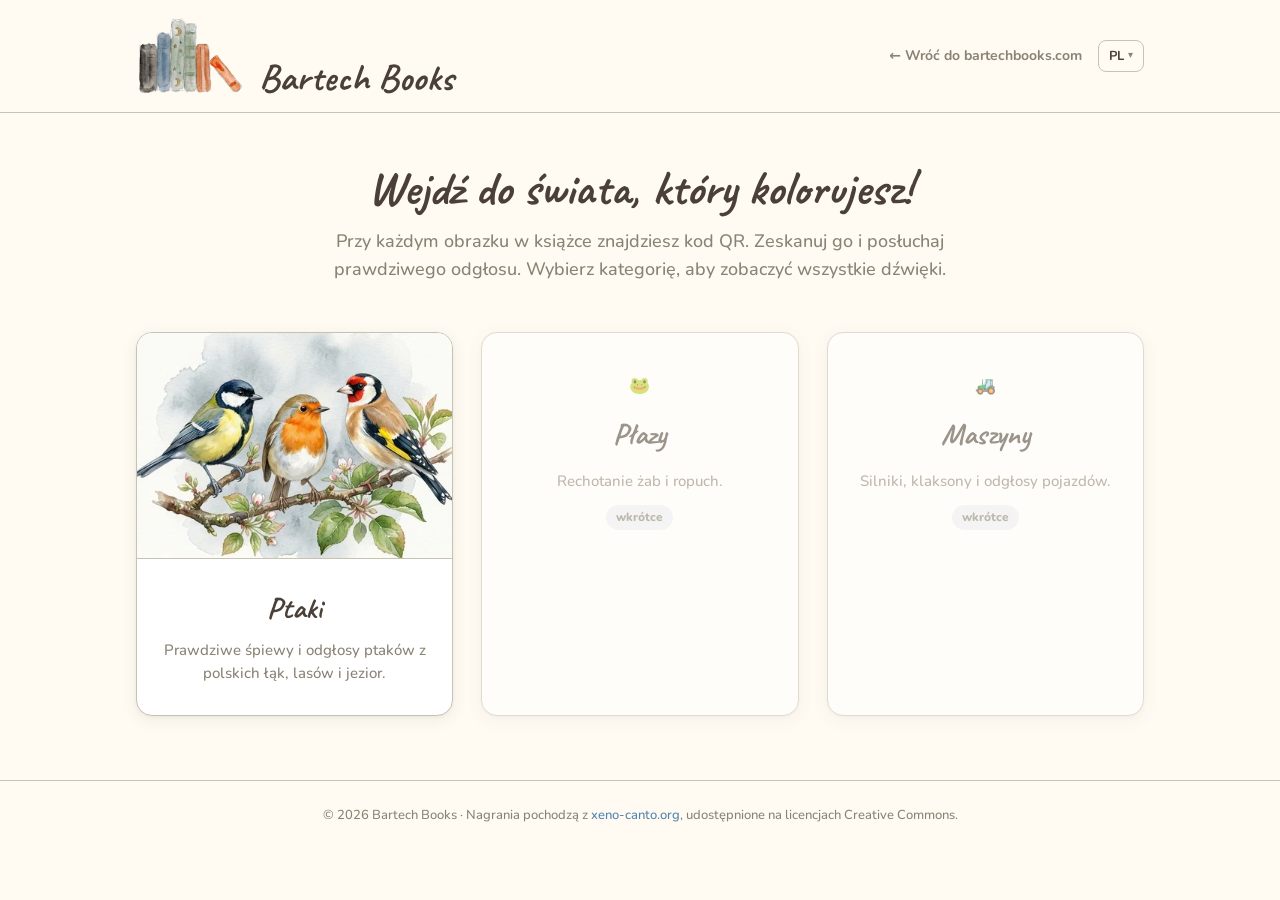
==== index.html @ d6c479f5 "Pierwszy commit: media.bartechbooks.com (78 ptaków, PL/EN/DE/ES)" ====
<!doctype html>
<html lang="pl">
<head>
<meta charset="utf-8">
<meta name="viewport" content="width=device-width, initial-scale=1">
<title>Bartech Books — odgłosy ze stron Twojej kolorowanki</title>
<meta name="description" content="Zeskanuj kod QR w swojej kolorowance i posłuchaj prawdziwego odgłosu zwierzęcia albo maszyny ze strony, którą właśnie kolorujesz.">
<link rel="stylesheet" href="assets/css/style.css">
<link rel="icon" type="image/png" href="assets/images/favicon-32.png">
</head>
<body>

<header class="site-header">
  <div class="container header-row">
    <a href="index.html" class="brand">
      <img src="assets/images/bartech-icon-header.png" alt="Bartech Books" class="brand-mark">
      <span class="brand-text">Bartech Books</span>
    </a>
    <div class="header-row-with-lang">
      <a href="https://bartechbooks.com" class="back-to-main">← Wróć do bartechbooks.com</a>
      <details class="lang-switcher"><summary>PL</summary><div class="lang-switcher-menu"><a href="en/index.html">English</a><a href="de/index.html">Deutsch</a><a href="es/index.html">Español</a></div></details>
    </div>
  </div>
</header>

<main>

  <section class="page-hero container">
    <h1>Wejdź do świata, który kolorujesz!</h1>
    <p>
      Przy każdym obrazku w książce znajdziesz kod QR. Zeskanuj go i posłuchaj
      prawdziwego odgłosu. Wybierz kategorię, aby zobaczyć wszystkie dźwięki.
    </p>
  </section>

  <section class="container">
    <div class="category-grid">

      <a href="ptaki/index.html" class="category-card-featured">
        <div class="category-card-featured-art">
          <img src="assets/images/category-ptaki.webp" alt="Ptaki">
        </div>
        <div class="category-card-featured-body">
          <span class="category-card-title">Ptaki</span>
          <span class="category-card-desc">Prawdziwe śpiewy i odgłosy ptaków z polskich łąk, lasów i jezior.</span>
        </div>
      </a>

      <div class="category-card category-card-disabled">
        <div class="category-card-icon" aria-hidden="true">🐸</div>
        <span class="category-card-title">Płazy</span>
        <span class="category-card-desc">Rechotanie żab i ropuch.</span>
        <span class="category-card-badge">wkrótce</span>
      </div>

      <div class="category-card category-card-disabled">
        <div class="category-card-icon" aria-hidden="true">🚜</div>
        <span class="category-card-title">Maszyny</span>
        <span class="category-card-desc">Silniki, klaksony i odgłosy pojazdów.</span>
        <span class="category-card-badge">wkrótce</span>
      </div>

    </div>
  </section>

</main>

<footer class="site-footer">
  © 2026 Bartech Books · Nagrania pochodzą z <a href="https://xeno-canto.org" target="_blank" rel="noopener">xeno-canto.org</a>, udostępnione na licencjach Creative Commons.
</footer>

<script src="assets/js/lang-switcher.js"></script>
</body>
</html>
---- assets/css/style.css ----
/* ===========================================================
   audio.bartechbooks.com — design tokens
   Dziedziczone 1:1 z bartech-books.com (assets/css/style.css),
   ten sam papierowy, cieply system. Nie duplikowac wartosci tutaj
   recznie jesli main site zmieni palete - skopiowac blok :root.
   =========================================================== */

@font-face {
  font-family: 'Caveat';
  src: url('../fonts/Caveat-Bold.woff2') format('woff2');
  font-weight: 700;
  font-display: swap;
}

@font-face {
  font-family: 'Nunito';
  src: url('../fonts/Nunito-Variable.woff2') format('woff2-variations');
  font-weight: 300 900;
  font-display: swap;
}

:root {
  --paper:        #FFFBF2;
  --paper-dim:    #EAF0F5;
  --ink:          #4A4038;
  --ink-soft:     #8A8275;
  --accent-blue:   #4F84B0;
  --sage:         #3A7D6B;
  --mustard:      #F2C14E;
  --line:         #6B5D4F;
  --line-soft:    #C9C2B4;

  --font-display: 'Caveat', cursive;
  --font-body:    'Nunito', system-ui, -apple-system, sans-serif;

  --max-width: 1120px;
  --gutter: clamp(20px, 5vw, 56px);
  --radius: 16px;
  --stroke: 1.5px;

  --shadow-pop: 0 10px 28px rgba(74, 64, 56, 0.13), 0 2px 6px rgba(74, 64, 56, 0.08);
  --shadow-card: 0 4px 16px rgba(74, 64, 56, 0.08), 0 1px 3px rgba(74, 64, 56, 0.06);
  --shadow-soft: 0 8px 24px rgba(74, 64, 56, 0.08);
}

* { box-sizing: border-box; }

html { scroll-behavior: smooth; }

@media (prefers-reduced-motion: reduce) {
  html { scroll-behavior: auto; }
  *, *::before, *::after {
    animation-duration: 0.01ms !important;
    animation-iteration-count: 1 !important;
    transition-duration: 0.01ms !important;
  }
}

body {
  margin: 0;
  background: var(--paper);
  color: var(--ink);
  font-family: var(--font-body);
  font-weight: 500;
  line-height: 1.55;
  font-size: 17px;
  -webkit-font-smoothing: antialiased;
}

a { color: var(--accent-blue); text-decoration: none; }
a:hover { text-decoration: underline; }

img, svg { max-width: 100%; display: block; }

h1, h2, h3 {
  font-family: var(--font-display);
  font-weight: 700;
  margin: 0 0 12px;
  line-height: 1.15;
}

.container {
  max-width: var(--max-width);
  margin: 0 auto;
  padding: 0 var(--gutter);
}

/* ---------------- Header (uproszczony, bez i18n na razie) ---------------- */

.site-header {
  border-bottom: var(--stroke) solid var(--line-soft);
  background: var(--paper);
}

.header-row {
  display: flex;
  align-items: center;
  justify-content: space-between;
  padding: 16px var(--gutter);
  gap: 20px;
  flex-wrap: wrap;
}

@media (max-width: 480px) {
  .header-row { align-items: flex-end; }
  .brand { font-size: 24px; gap: 8px; }
  .brand-mark { height: 48px; }
  .back-to-main { font-size: 12px; }
}

.brand {
  display: inline-flex;
  align-items: flex-end;
  gap: 14px;
  font-family: var(--font-display);
  font-size: 38px;
  font-weight: 700;
  line-height: 1;
  color: var(--ink);
  text-decoration: none;
}

.brand-mark {
  height: 80px;
  width: auto;
  flex-shrink: 0;
}

.brand-text {
  transform: translateY(1px);
}

.back-to-main {
  font-size: 14px;
  font-weight: 700;
  color: var(--ink-soft);
  display: flex;
  align-items: center;
  gap: 6px;
}
.back-to-main:hover { color: var(--accent-blue); }

/* ---------------- Hero / intro sekcji ---------------- */

.page-hero {
  padding: 48px 0 24px;
  text-align: center;
}

.page-hero h1 {
  font-size: clamp(32px, 5vw, 48px);
}

.page-hero p {
  max-width: 620px;
  margin: 0 auto;
  color: var(--ink-soft);
  font-size: 18px;
}

/* ---------------- Karty wyboru kategorii (Ptaki / Plazy / Maszyny) ---------------- */

.category-grid {
  display: grid;
  grid-template-columns: repeat(3, 1fr);
  gap: 28px;
  padding: 24px 0 64px;
}

@media (max-width: 880px) {
  .category-grid { grid-template-columns: 1fr; }
}

.category-card {
  display: flex;
  flex-direction: column;
  align-items: center;
  text-align: center;
  gap: 12px;
  padding: 40px 24px;
  border: var(--stroke) solid var(--line-soft);
  border-radius: var(--radius);
  background: #fff;
  box-shadow: var(--shadow-card);
  transition: transform 0.25s ease, box-shadow 0.25s ease;
}

.category-card:hover {
  transform: translateY(-4px);
  box-shadow: var(--shadow-pop);
  text-decoration: none;
}

.category-card-featured {
  display: flex;
  flex-direction: column;
  border: var(--stroke) solid var(--line-soft);
  border-radius: var(--radius);
  background: #fff;
  overflow: hidden;
  box-shadow: var(--shadow-card);
  transition: transform 0.25s ease, box-shadow 0.25s ease;
  text-decoration: none;
  color: inherit;
}

.category-card-featured:hover {
  transform: translateY(-4px);
  box-shadow: var(--shadow-pop);
  text-decoration: none;
}

.category-card-featured-art {
  flex: 2;
  aspect-ratio: 4 / 3;
  overflow: hidden;
  background: linear-gradient(135deg, var(--paper-dim), #DCE8F0);
}

.category-card-featured-art img {
  width: 100%;
  height: 100%;
  object-fit: cover;
  display: block;
}

.category-card-featured-body {
  flex: 1;
  padding: 20px 24px 24px;
  text-align: center;
  border-top: var(--stroke) solid var(--line-soft);
  display: flex;
  flex-direction: column;
  justify-content: center;
  gap: 8px;
}
  width: 72px;
  height: 72px;
  display: flex;
  align-items: center;
  justify-content: center;
  border-radius: 50%;
  background: var(--paper-dim);
  font-size: 36px;
}

.category-card-icon-image {
  width: 200px;
  aspect-ratio: 16 / 10;
  border-radius: var(--radius);
  overflow: hidden;
  display: flex;
  align-items: center;
  justify-content: center;
  background: var(--paper-dim);
}

.category-card-icon-image img {
  width: 100%;
  height: 100%;
  object-fit: cover;
}

.category-card-title {
  font-family: var(--font-display);
  font-size: 30px;
  font-weight: 700;
  color: var(--ink);
}

.category-card-desc {
  color: var(--ink-soft);
  font-size: 15px;
}

.category-card-disabled {
  opacity: 0.55;
  cursor: default;
}
.category-card-disabled:hover {
  transform: none;
  box-shadow: var(--shadow-card);
}

.category-card-badge {
  font-size: 12px;
  font-weight: 800;
  color: var(--ink-soft);
  background: var(--paper-dim);
  padding: 3px 10px;
  border-radius: 999px;
}

/* ---------------- Grid kart ptakow ---------------- */

.bird-grid {
  display: grid;
  grid-template-columns: repeat(4, 1fr);
  gap: 24px;
  padding: 8px 0 64px;
}

@media (max-width: 1020px) {
  .bird-grid { grid-template-columns: repeat(3, 1fr); }
}
@media (max-width: 720px) {
  .bird-grid { grid-template-columns: repeat(2, 1fr); }
}
@media (max-width: 460px) {
  .bird-grid { grid-template-columns: 1fr; }
}

.bird-card {
  display: flex;
  flex-direction: column;
  border: var(--stroke) solid var(--line-soft);
  border-radius: var(--radius);
  background: #fff;
  overflow: hidden;
  box-shadow: var(--shadow-card);
  transition: box-shadow 0.2s ease;
}

.bird-card:hover {
  box-shadow: var(--shadow-pop);
}

.bird-card-highlighted {
  animation: bird-highlight-pulse 1.3s ease-in-out 2;
  position: relative;
  z-index: 1;
}

@keyframes bird-highlight-pulse {
  0%, 100% { box-shadow: var(--shadow-card); }
  50% { box-shadow: 0 0 0 4px var(--accent-blue), var(--shadow-pop); }
}

/* Wariant B: 3/4 obrazek + 1/4 odtwarzacz, w ramach kwadratu */
.bird-card-art {
  aspect-ratio: 896 / 1200;
  flex: 3;
  background: linear-gradient(135deg, var(--paper-dim), #DCE8F0);
  display: flex;
  align-items: center;
  justify-content: center;
  border-bottom: var(--stroke) solid var(--line-soft);
  overflow: hidden;
  position: relative;
}

.bird-info-btn {
  position: absolute;
  top: 6px;
  right: 6px;
  width: 22px;
  height: 22px;
  border-radius: 50%;
  border: none;
  background: rgba(255,255,255,0.85);
  color: var(--ink-soft);
  font-family: var(--font-body);
  font-size: 13px;
  font-weight: 800;
  cursor: pointer;
  display: flex;
  align-items: center;
  justify-content: center;
  z-index: 2;
  line-height: 1;
}
.bird-info-btn:hover { background: #fff; color: var(--accent-blue); }

.bird-attribution-popup {
  position: absolute;
  top: 32px;
  right: 6px;
  max-width: 85%;
  background: #fff;
  border: var(--stroke) solid var(--line-soft);
  border-radius: 8px;
  padding: 8px 10px;
  font-size: 11px;
  line-height: 1.4;
  color: var(--ink-soft);
  box-shadow: var(--shadow-card);
  z-index: 3;
  display: none;
}
.bird-attribution-popup.visible { display: block; }
.bird-attribution-popup a { font-size: 11px; }

.bird-card-art img {
  width: 100%;
  height: 100%;
  object-fit: cover;
}

.bird-card-art-placeholder {
  width: 56px;
  height: 56px;
  color: var(--line-soft);
}

.bird-card-player {
  flex: 1;
  padding: 8px 12px 8px;
  display: flex;
  flex-direction: column;
  justify-content: flex-start;
  gap: 0;
}

.bird-card-name-row {
  display: flex;
  align-items: baseline;
  justify-content: space-between;
  gap: 6px;
  position: relative;
}

.bird-card-name {
  font-family: var(--font-display);
  font-weight: 700;
  font-size: 18px;
  line-height: 1.1;
  color: var(--ink);
  white-space: nowrap;
  overflow: hidden;
  text-overflow: ellipsis;
  margin-bottom: 2px;
  min-width: 0;
}

.bird-share-btn {
  flex-shrink: 0;
  width: 20px;
  height: 20px;
  border-radius: 50%;
  border: none;
  background: transparent;
  color: var(--ink-soft);
  cursor: pointer;
  display: flex;
  align-items: center;
  justify-content: center;
  padding: 3px;
  transition: background 0.15s, color 0.15s;
}
.bird-share-btn svg { width: 100%; height: 100%; }
.bird-share-btn:hover { background: var(--paper-dim); color: var(--accent-blue); }
.bird-share-btn.copied { background: var(--sage); color: #fff; }

.bird-share-tooltip {
  position: absolute;
  top: -4px;
  right: 0;
  transform: translateY(-100%);
  background: var(--ink);
  color: var(--paper);
  font-family: var(--font-body);
  font-size: 11px;
  font-weight: 700;
  padding: 5px 9px;
  border-radius: 6px;
  white-space: nowrap;
  pointer-events: none;
  opacity: 0;
  visibility: hidden;
  transition: opacity 0.15s ease;
  z-index: 4;
}
.bird-share-tooltip::after {
  content: '';
  position: absolute;
  top: 100%;
  right: 8px;
  border: 5px solid transparent;
  border-top-color: var(--ink);
}
.bird-share-tooltip.visible {
  opacity: 1;
  visibility: visible;
}

.bird-card-name-lat {
  font-family: var(--font-body);
  font-style: italic;
  font-weight: 600;
  font-size: 12px;
  line-height: 1.1;
  color: var(--ink-soft);
  white-space: nowrap;
  overflow: hidden;
  text-overflow: ellipsis;
  margin-bottom: 2px;
}

.bird-card-controls {
  display: flex;
  flex-direction: column;
  gap: 10px;
  margin-top: 6px;
}

.bird-progress {
  width: 100%;
  height: 6px;
  background: var(--line-soft);
  border-radius: 3px;
  cursor: pointer;
  position: relative;
  touch-action: none;
}

.bird-progress-fill {
  position: absolute;
  left: 0; top: 0; bottom: 0;
  width: 0%;
  background: var(--accent-blue);
  border-radius: 3px;
  pointer-events: none;
}

.bird-progress-handle {
  position: absolute;
  left: 0%;
  top: 50%;
  width: 16px;
  height: 16px;
  background: var(--accent-blue);
  border: 2px solid #fff;
  border-radius: 50%;
  box-shadow: 0 1px 3px rgba(74, 64, 56, 0.35);
  transform: translate(-50%, -50%);
  pointer-events: none;
}

.bird-card-buttons-row {
  display: flex;
  align-items: center;
  justify-content: center;
  gap: 18px;
}

.bird-play-btn {
  width: 48px;
  height: 48px;
  flex-shrink: 0;
  border-radius: 50%;
  border: 2px solid var(--accent-blue);
  background: #fff;
  color: var(--accent-blue);
  display: flex;
  align-items: center;
  justify-content: center;
  cursor: pointer;
  padding: 0;
}
.bird-play-btn:hover { background: var(--paper-dim); }
.bird-play-btn svg { width: 22px; height: 22px; }

.bird-restart-btn,
.bird-loop-btn {
  width: 38px;
  height: 38px;
  flex-shrink: 0;
  border: var(--stroke) solid var(--line-soft);
  background: #fff;
  color: var(--ink-soft);
  cursor: pointer;
  display: flex;
  align-items: center;
  justify-content: center;
  padding: 0;
  border-radius: 50%;
}
.bird-restart-btn:hover,
.bird-loop-btn:hover { background: var(--paper-dim); }
.bird-restart-btn svg { width: 18px; height: 18px; }
.bird-loop-btn svg { width: 18px; height: 18px; }
.bird-loop-btn.active { color: var(--accent-blue); border-color: var(--accent-blue); background: var(--paper-dim); }

.bird-card-meta {
  font-size: 11px;
  color: var(--ink-soft);
}

/* ---------------- Footer minimalny ---------------- */

.site-footer {
  border-top: var(--stroke) solid var(--line-soft);
  padding: 24px var(--gutter) 40px;
  text-align: center;
  font-size: 13px;
  color: var(--ink-soft);
}

/* ---------------- Wieksze odstepy w odtwarzaczu na waskim mobile ----------------
   Umieszczone na koncu pliku celowo - .bird-card-player i .bird-card-controls
   sa zdefiniowane wczesniej w pliku z ta sama specyficznoscia selektora,
   wiec przy identycznej specyficznosci wygrywa reguła PÓŹNIEJSZA w kodzie,
   niezaleznie od media query. Regula w media query umieszczona przed bazowa
   definicja zostaje przez nia nadpisana - to byl blad w poprzedniej wersji. */
@media (max-width: 460px) {
  .bird-card-controls { margin-top: 18px; gap: 16px; }
}

/* ---------------- Lightbox - powiekszenie zdjecia ptaka ---------------- */

.lightbox-overlay {
  position: fixed;
  inset: 0;
  background: rgba(74, 64, 56, 0.88);
  display: flex;
  align-items: center;
  justify-content: center;
  z-index: 1000;
  opacity: 0;
  visibility: hidden;
  transition: opacity 0.2s ease;
  padding: 24px;
}

.lightbox-overlay.visible {
  opacity: 1;
  visibility: visible;
}

.lightbox-img {
  max-width: min(90vw, 720px);
  max-height: 90vh;
  border-radius: var(--radius);
  box-shadow: 0 20px 60px rgba(0, 0, 0, 0.4);
  cursor: default;
}

.lightbox-close {
  position: fixed;
  top: 20px;
  right: 20px;
  width: 44px;
  height: 44px;
  border-radius: 50%;
  border: none;
  background: #fff;
  color: var(--ink);
  display: flex;
  align-items: center;
  justify-content: center;
  cursor: pointer;
  box-shadow: var(--shadow-card);
}

.lightbox-close:hover { background: var(--paper-dim); }
.lightbox-close svg { width: 20px; height: 20px; }

@media (prefers-reduced-motion: reduce) {
  .lightbox-overlay { transition: none; }
}

/* ---------------- Przelacznik jezyka (rozwijana lista) ---------------- */

.lang-switcher {
  position: relative;
  font-size: 13px;
}

.lang-switcher summary {
  display: flex;
  align-items: center;
  gap: 4px;
  padding: 5px 10px;
  border: var(--stroke) solid var(--line-soft);
  border-radius: 8px;
  color: var(--ink);
  font-weight: 700;
  cursor: pointer;
  list-style: none;
  user-select: none;
}

.lang-switcher summary::-webkit-details-marker { display: none; }

.lang-switcher summary::after {
  content: "▾";
  font-size: 10px;
  color: var(--ink-soft);
}

.lang-switcher summary:hover {
  background: var(--paper-dim);
}

.lang-switcher[open] summary::after {
  content: "▴";
}

.lang-switcher-menu {
  position: absolute;
  top: calc(100% + 6px);
  right: 0;
  display: flex;
  flex-direction: column;
  min-width: 120px;
  background: #fff;
  border: var(--stroke) solid var(--line-soft);
  border-radius: 8px;
  box-shadow: var(--shadow-card);
  overflow: hidden;
  z-index: 20;
}

.lang-switcher-menu a {
  padding: 8px 12px;
  color: var(--ink-soft);
  text-decoration: none;
  font-weight: 600;
}

.lang-switcher-menu a:hover {
  background: var(--paper-dim);
}

.lang-switcher-menu a.active {
  background: var(--accent-blue);
  color: #fff;
}

.header-row-with-lang {
  display: flex;
  align-items: center;
  gap: 16px;
  flex-wrap: wrap;
  justify-content: flex-end;
}

@media (max-width: 480px) {
  .lang-switcher { font-size: 12px; }
}
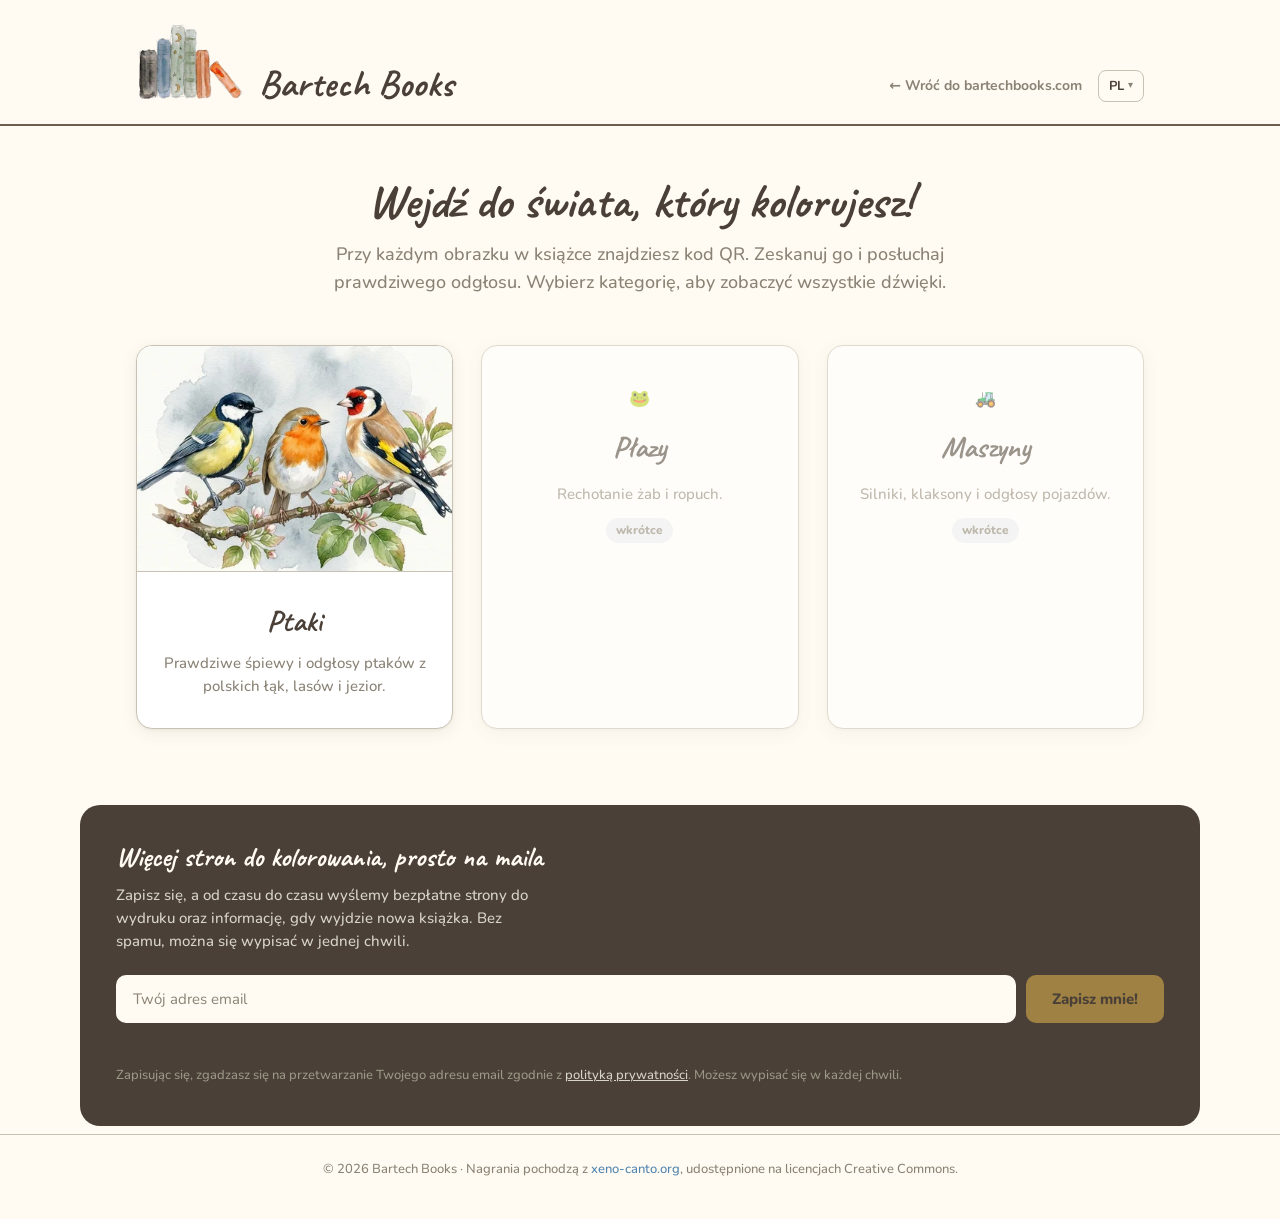
==== commit 9bcdbf1b: "Dodaj formularz newslettera (Brevo + Turnstile), skopiowany z bartechbooks-deploy na 8 stron PL/EN/D" ====
--- a/index.html
+++ b/index.html
@@ -65,10 +65,16 @@
 
 </main>
 
+<div class="container footer-extras">
+  <div id="newsletter-signup"></div>
+</div>
+
 <footer class="site-footer">
   © 2026 Bartech Books · Nagrania pochodzą z <a href="https://xeno-canto.org" target="_blank" rel="noopener">xeno-canto.org</a>, udostępnione na licencjach Creative Commons.
 </footer>
 
+<script src="https://challenges.cloudflare.com/turnstile/v0/api.js?render=explicit" async defer></script>
 <script src="assets/js/lang-switcher.js"></script>
+<script src="assets/js/newsletter.js"></script>
 </body>
 </html>
--- a/assets/css/style.css
+++ b/assets/css/style.css
@@ -88,21 +88,21 @@
 /* ---------------- Header (uproszczony, bez i18n na razie) ---------------- */
 
 .site-header {
-  border-bottom: var(--stroke) solid var(--line-soft);
-  background: var(--paper);
+  padding: 22px 0 22px;
+  position: relative;
+  z-index: 10;
+  border-bottom: 2px solid var(--line);
 }
 
 .header-row {
   display: flex;
-  align-items: center;
+  align-items: flex-end;
   justify-content: space-between;
-  padding: 16px var(--gutter);
-  gap: 20px;
+  gap: 24px;
   flex-wrap: wrap;
 }
 
 @media (max-width: 480px) {
-  .header-row { align-items: flex-end; }
   .brand { font-size: 24px; gap: 8px; }
   .brand-mark { height: 48px; }
   .back-to-main { font-size: 12px; }
@@ -586,6 +586,153 @@
   color: var(--ink-soft);
 }
 
+/* ---------------- Newsletter (skopiowane 1:1 z bartechbooks-deploy/assets/css/style.css) ---------------- */
+
+.footer-extras {
+  padding: 12px 0 8px;
+  display: flex;
+  flex-direction: column;
+  gap: 20px;
+}
+
+.newsletter-panel {
+  background: var(--ink);
+  border-radius: 20px;
+  padding: 36px 36px 40px;
+}
+
+.newsletter-kicker {
+  font-family: var(--font-display);
+  font-size: 16px;
+  font-weight: 700;
+  color: var(--mustard);
+  margin: 0 0 6px;
+}
+
+.newsletter-title {
+  font-size: clamp(22px, 3vw, 28px);
+  font-weight: 800;
+  color: var(--paper);
+  margin: 0 0 10px;
+}
+
+.newsletter-desc {
+  font-size: 15px;
+  color: #D8D4C8;
+  margin: 0 0 22px;
+  max-width: 48ch;
+}
+
+.newsletter-form {
+  display: flex;
+  flex-direction: column;
+  gap: 14px;
+}
+
+.newsletter-form-row {
+  display: flex;
+  gap: 10px;
+  flex-wrap: wrap;
+}
+
+.newsletter-input {
+  flex: 1;
+  min-width: 220px;
+  font-family: var(--font-body);
+  font-size: 15px;
+  padding: 13px 16px;
+  border: 1.5px solid transparent;
+  border-radius: 10px;
+  background: var(--paper);
+  color: var(--ink);
+}
+
+.newsletter-input::placeholder {
+  color: var(--ink-soft);
+}
+
+.newsletter-input:focus {
+  outline: 3px solid var(--mustard);
+  outline-offset: 1px;
+}
+
+.newsletter-honeypot {
+  position: absolute;
+  left: -9999px;
+  width: 1px;
+  height: 1px;
+  opacity: 0;
+}
+
+.newsletter-btn {
+  font-family: var(--font-body);
+  font-weight: 800;
+  font-size: 15px;
+  color: var(--ink);
+  background: var(--mustard);
+  border: none;
+  border-radius: 10px;
+  padding: 13px 26px;
+  cursor: pointer;
+  white-space: nowrap;
+  transition: transform 0.2s ease, box-shadow 0.2s ease;
+}
+
+.newsletter-btn:hover {
+  transform: translateY(-2px);
+  box-shadow: 0 8px 20px rgba(0, 0, 0, 0.25);
+}
+
+.newsletter-btn:disabled {
+  opacity: 0.5;
+  cursor: not-allowed;
+  transform: none;
+  box-shadow: none;
+}
+
+.newsletter-success {
+  display: none;
+  background: var(--sage);
+  color: #fff;
+  border-radius: 10px;
+  padding: 12px 16px;
+  font-weight: 700;
+  font-size: 14px;
+  margin-bottom: 16px;
+}
+
+.newsletter-success.is-visible { display: block; }
+
+.newsletter-turnstile {
+  margin-top: 14px;
+}
+
+.newsletter-fineprint {
+  font-size: 13px;
+  color: #9B9786;
+  margin: 14px 0 0;
+}
+
+.newsletter-fineprint a {
+  color: #D8D4C8;
+  text-decoration: underline;
+}
+
+@media (max-width: 600px) {
+  .newsletter-panel {
+    padding: 22px 20px;
+  }
+  .newsletter-form-row {
+    flex-direction: column;
+  }
+  .newsletter-input {
+    min-width: 0;
+  }
+  .newsletter-btn {
+    width: 100%;
+  }
+}
+
 /* ---------------- Footer minimalny ---------------- */
 
 .site-footer {
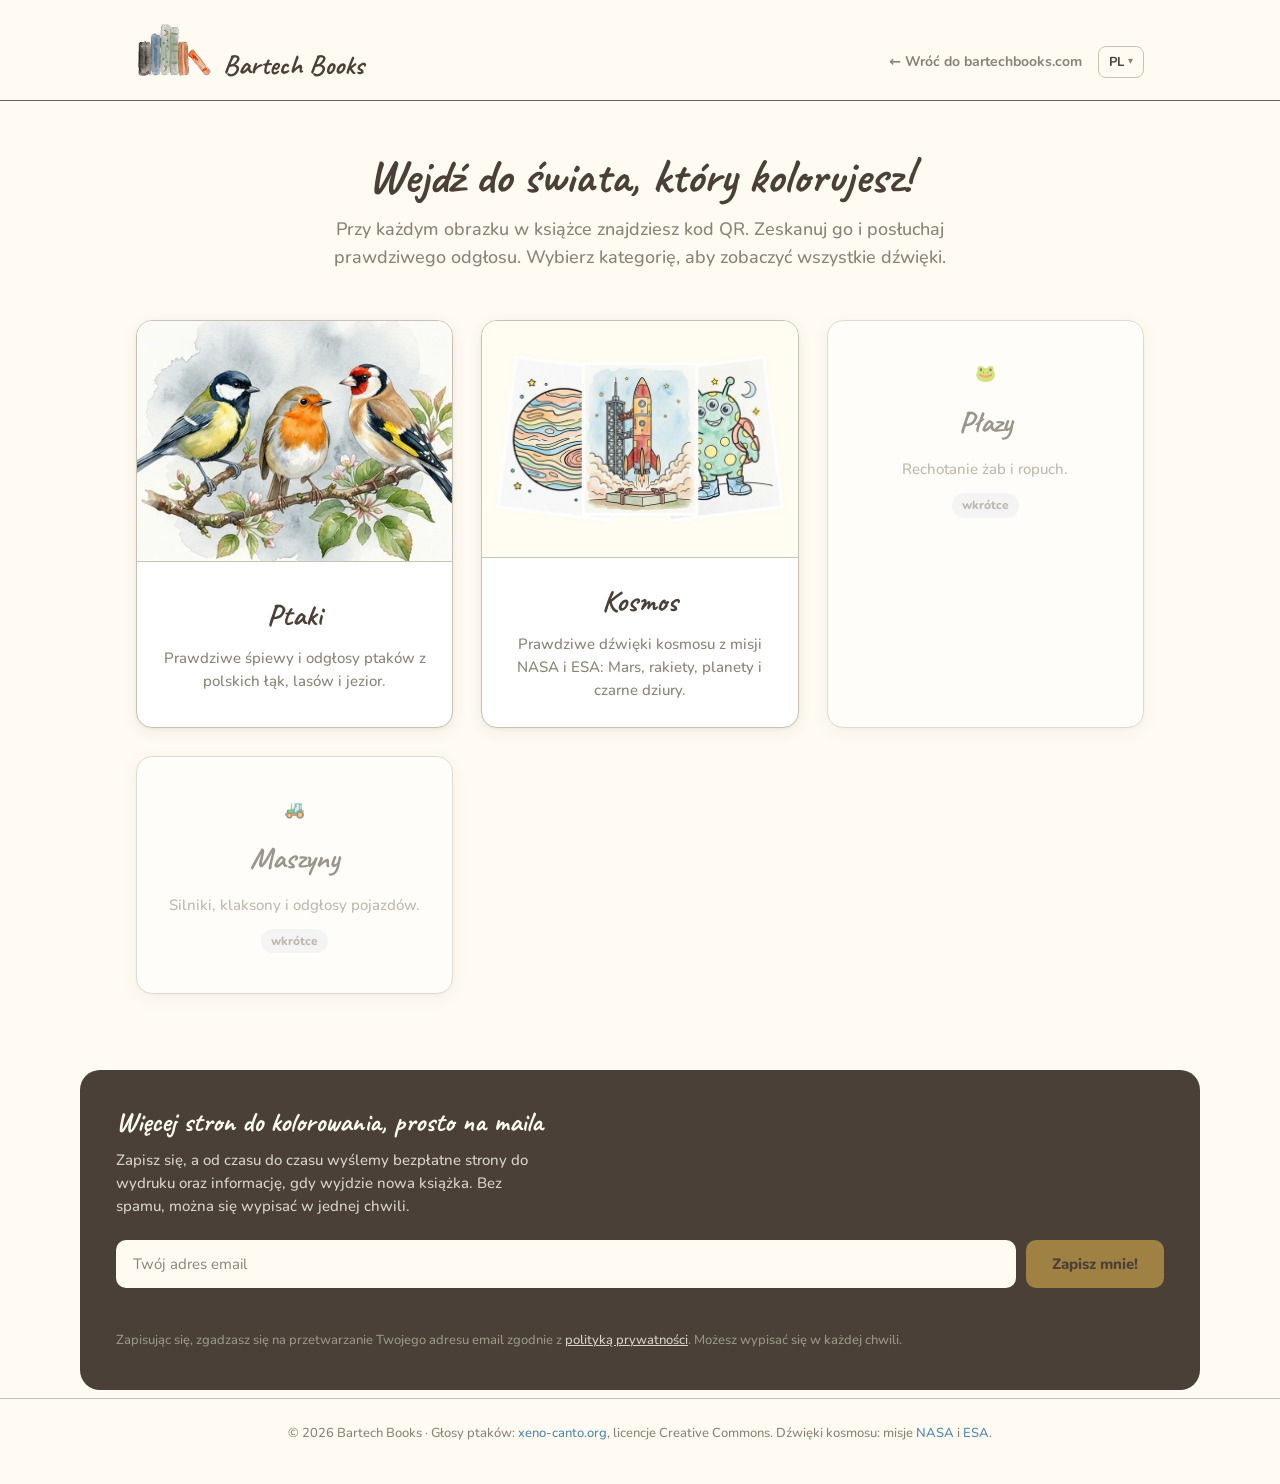
==== commit a6e0683d: "Sekcja Kosmos" ====
--- a/index.html
+++ b/index.html
@@ -46,6 +46,16 @@
         </div>
       </a>
 
+      <a href="kosmos/index.html" class="category-card-featured">
+        <div class="category-card-featured-art">
+          <img src="assets/images/category-kosmos.webp" alt="Kosmos">
+        </div>
+        <div class="category-card-featured-body">
+          <span class="category-card-title">Kosmos</span>
+          <span class="category-card-desc">Prawdziwe dźwięki kosmosu z misji NASA i ESA: Mars, rakiety, planety i czarne dziury.</span>
+        </div>
+      </a>
+
       <div class="category-card category-card-disabled">
         <div class="category-card-icon" aria-hidden="true">🐸</div>
         <span class="category-card-title">Płazy</span>
@@ -70,7 +80,7 @@
 </div>
 
 <footer class="site-footer">
-  © 2026 Bartech Books · Nagrania pochodzą z <a href="https://xeno-canto.org" target="_blank" rel="noopener">xeno-canto.org</a>, udostępnione na licencjach Creative Commons.
+  © 2026 Bartech Books · Głosy ptaków: <a href="https://xeno-canto.org" target="_blank" rel="noopener">xeno-canto.org</a>, licencje Creative Commons. Dźwięki kosmosu: misje <a href="https://www.nasa.gov" target="_blank" rel="noopener">NASA</a> i <a href="https://www.esa.int" target="_blank" rel="noopener">ESA</a>.
 </footer>
 
 <script src="https://challenges.cloudflare.com/turnstile/v0/api.js?render=explicit" async defer></script>
--- a/assets/css/style.css
+++ b/assets/css/style.css
@@ -91,7 +91,7 @@
   padding: 22px 0 22px;
   position: relative;
   z-index: 10;
-  border-bottom: 2px solid var(--line);
+  border-bottom: var(--stroke) solid var(--line);
 }
 
 .header-row {
@@ -111,9 +111,9 @@
 .brand {
   display: inline-flex;
   align-items: flex-end;
-  gap: 14px;
+  gap: 10px;
   font-family: var(--font-display);
-  font-size: 38px;
+  font-size: 28px;
   font-weight: 700;
   line-height: 1;
   color: var(--ink);
@@ -121,7 +121,7 @@
 }
 
 .brand-mark {
-  height: 80px;
+  height: 56px;
   width: auto;
   flex-shrink: 0;
 }
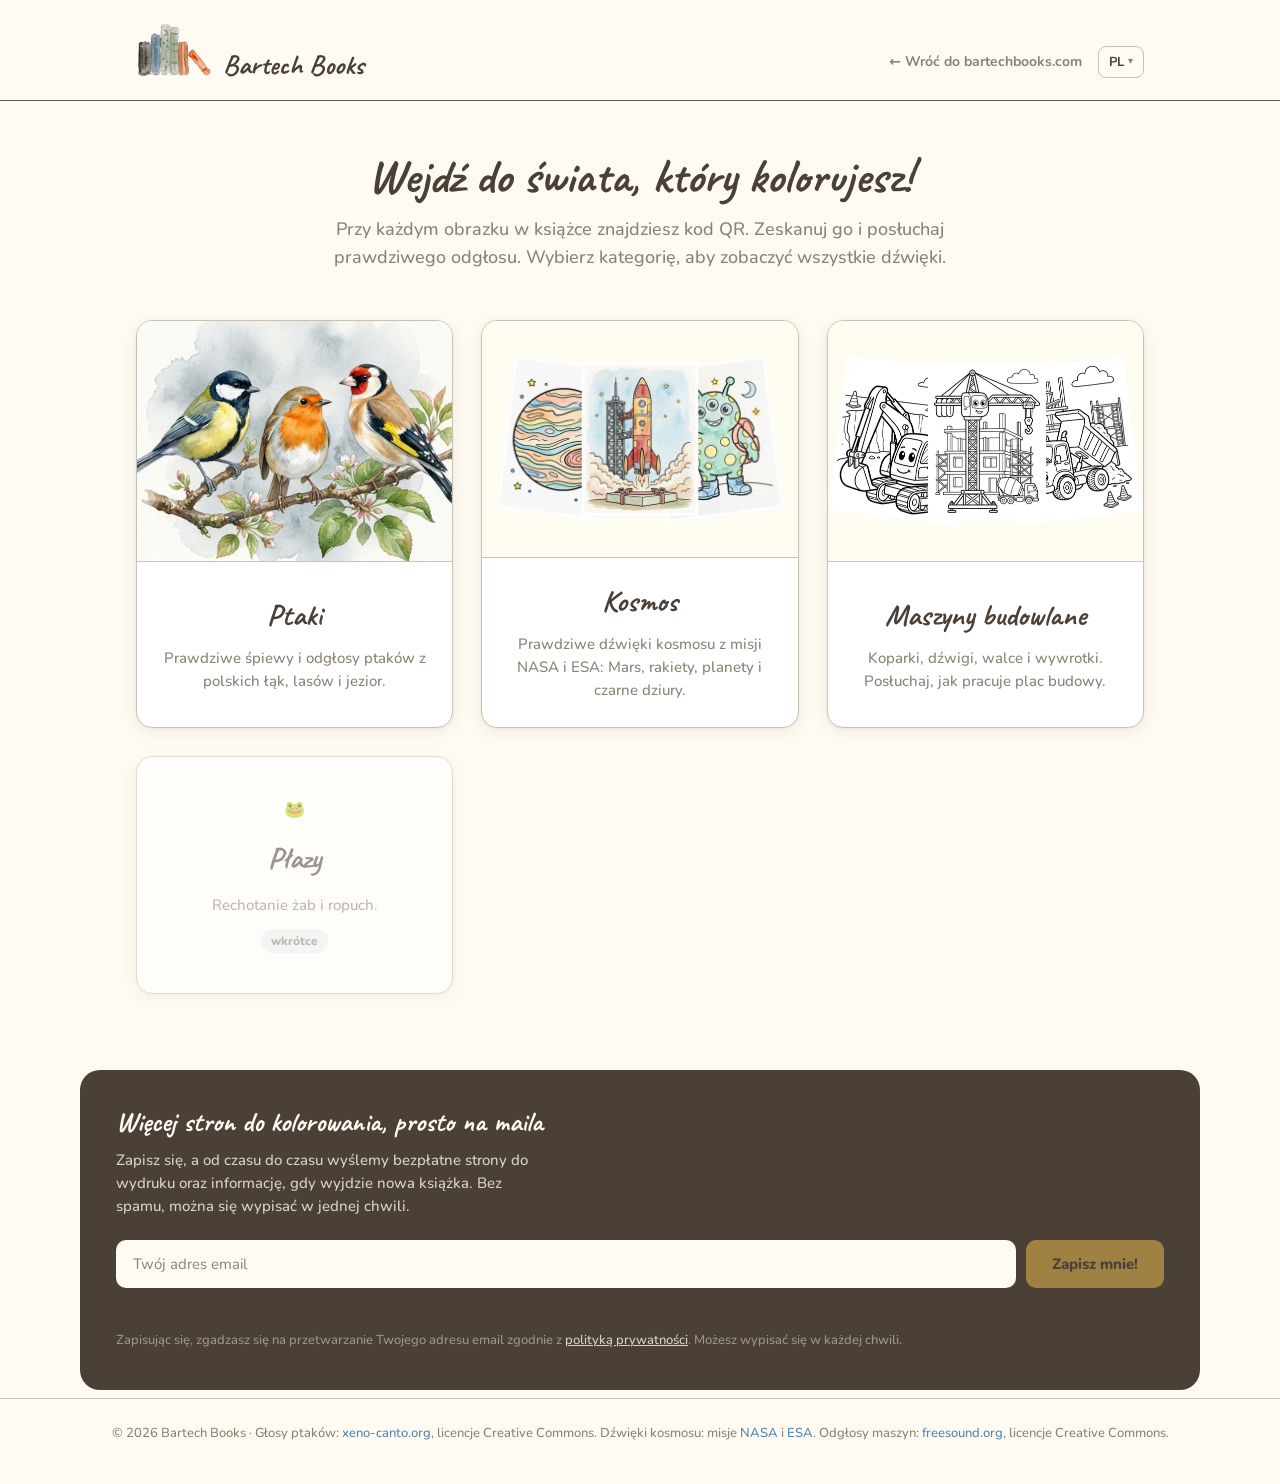
==== commit a67f15d3: "Halloween: scena cmentarz" ====
--- a/index.html
+++ b/index.html
@@ -56,6 +56,16 @@
         </div>
       </a>
 
+      <a href="maszyny/index.html" class="category-card-featured">
+        <div class="category-card-featured-art">
+          <img src="assets/images/category-maszyny.webp" alt="Maszyny budowlane">
+        </div>
+        <div class="category-card-featured-body">
+          <span class="category-card-title">Maszyny budowlane</span>
+          <span class="category-card-desc">Koparki, dźwigi, walce i wywrotki. Posłuchaj, jak pracuje plac budowy.</span>
+        </div>
+      </a>
+
       <div class="category-card category-card-disabled">
         <div class="category-card-icon" aria-hidden="true">🐸</div>
         <span class="category-card-title">Płazy</span>
@@ -63,12 +73,6 @@
         <span class="category-card-badge">wkrótce</span>
       </div>
 
-      <div class="category-card category-card-disabled">
-        <div class="category-card-icon" aria-hidden="true">🚜</div>
-        <span class="category-card-title">Maszyny</span>
-        <span class="category-card-desc">Silniki, klaksony i odgłosy pojazdów.</span>
-        <span class="category-card-badge">wkrótce</span>
-      </div>
 
     </div>
   </section>
@@ -80,7 +84,7 @@
 </div>
 
 <footer class="site-footer">
-  © 2026 Bartech Books · Głosy ptaków: <a href="https://xeno-canto.org" target="_blank" rel="noopener">xeno-canto.org</a>, licencje Creative Commons. Dźwięki kosmosu: misje <a href="https://www.nasa.gov" target="_blank" rel="noopener">NASA</a> i <a href="https://www.esa.int" target="_blank" rel="noopener">ESA</a>.
+  © 2026 Bartech Books · Głosy ptaków: <a href="https://xeno-canto.org" target="_blank" rel="noopener">xeno-canto.org</a>, licencje Creative Commons. Dźwięki kosmosu: misje <a href="https://www.nasa.gov" target="_blank" rel="noopener">NASA</a> i <a href="https://www.esa.int" target="_blank" rel="noopener">ESA</a>. Odgłosy maszyn: <a href="https://freesound.org" target="_blank" rel="noopener">freesound.org</a>, licencje Creative Commons.
 </footer>
 
 <script src="https://challenges.cloudflare.com/turnstile/v0/api.js?render=explicit" async defer></script>
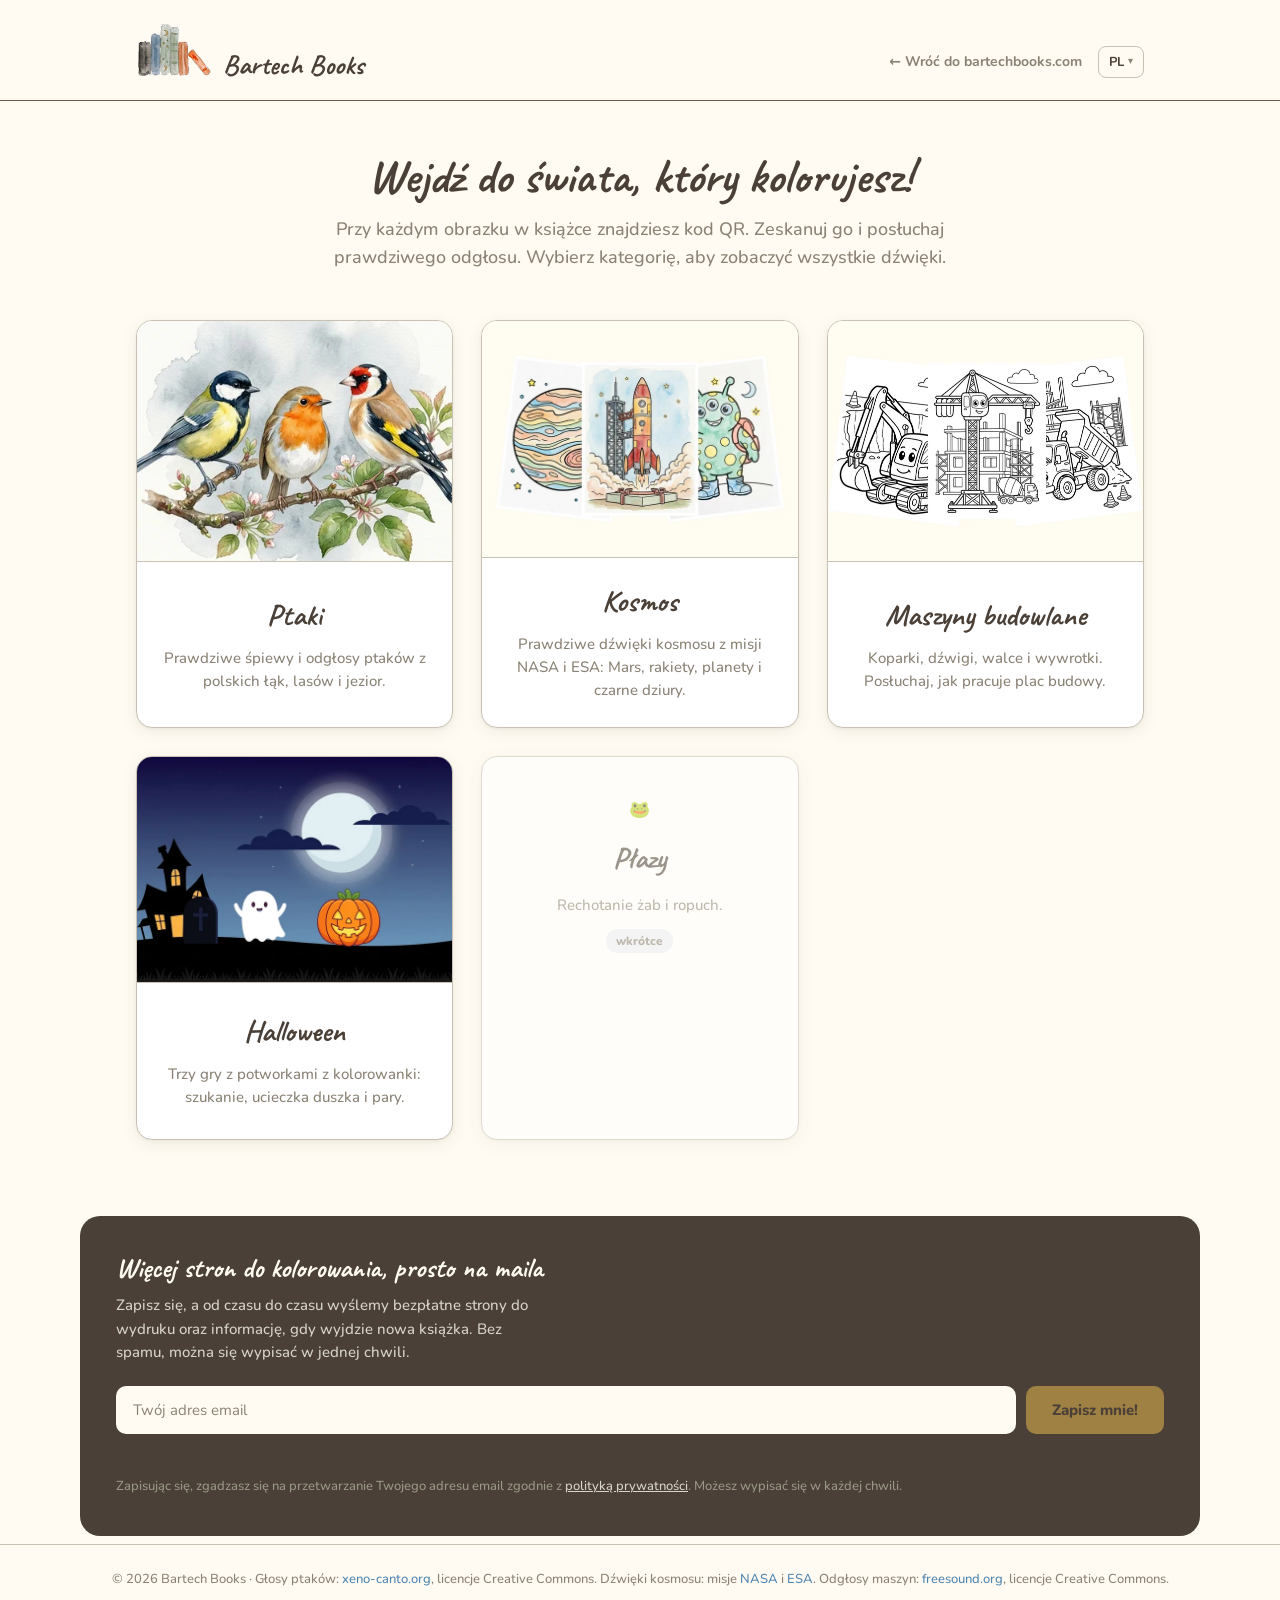
==== commit 9a5cdd34: "Halloween: strona z trzema grami + kafel kategorii" ====
--- a/index.html
+++ b/index.html
@@ -66,6 +66,16 @@
         </div>
       </a>
 
+      <a href="halloween/index.html" class="category-card-featured">
+        <div class="category-card-featured-art">
+          <img src="assets/images/category-halloween.webp" alt="Halloween">
+        </div>
+        <div class="category-card-featured-body">
+          <span class="category-card-title">Halloween</span>
+          <span class="category-card-desc">Trzy gry z potworkami z kolorowanki: szukanie, ucieczka duszka i pary.</span>
+        </div>
+      </a>
+
       <div class="category-card category-card-disabled">
         <div class="category-card-icon" aria-hidden="true">🐸</div>
         <span class="category-card-title">Płazy</span>
